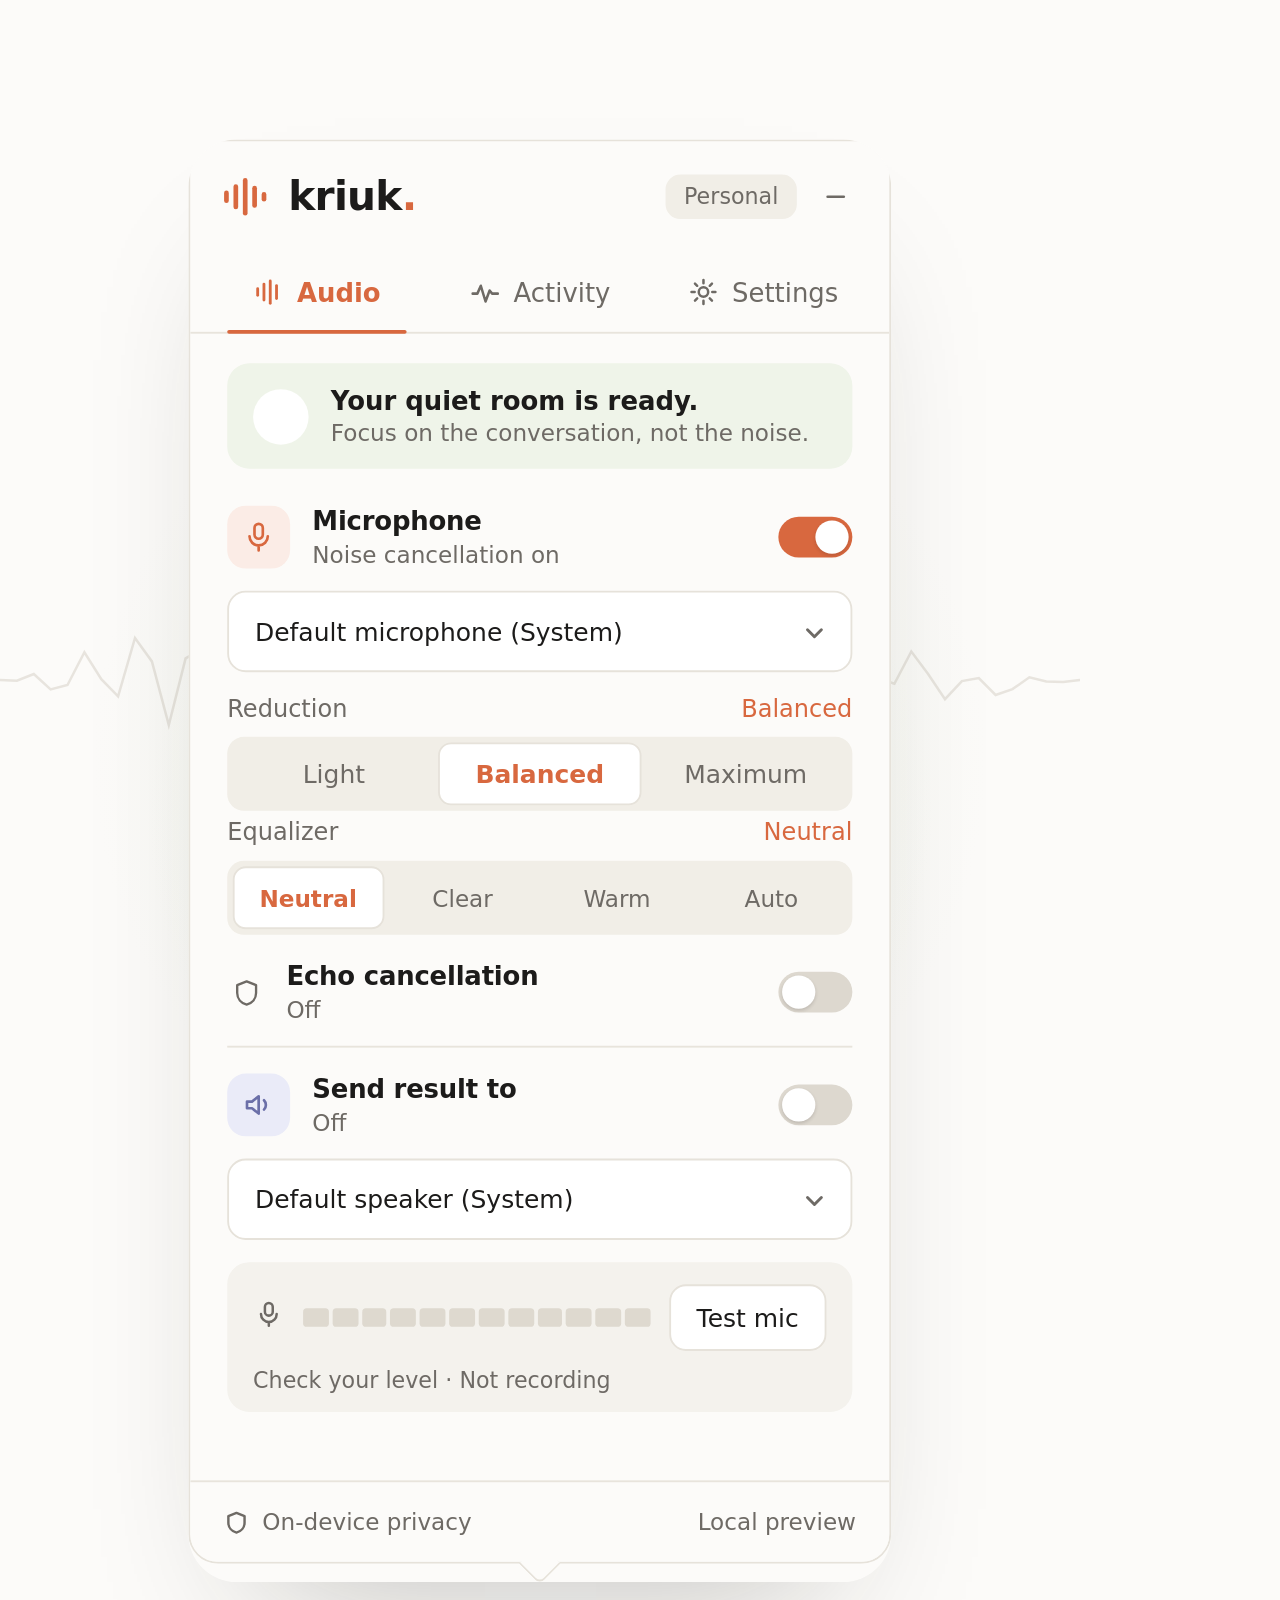
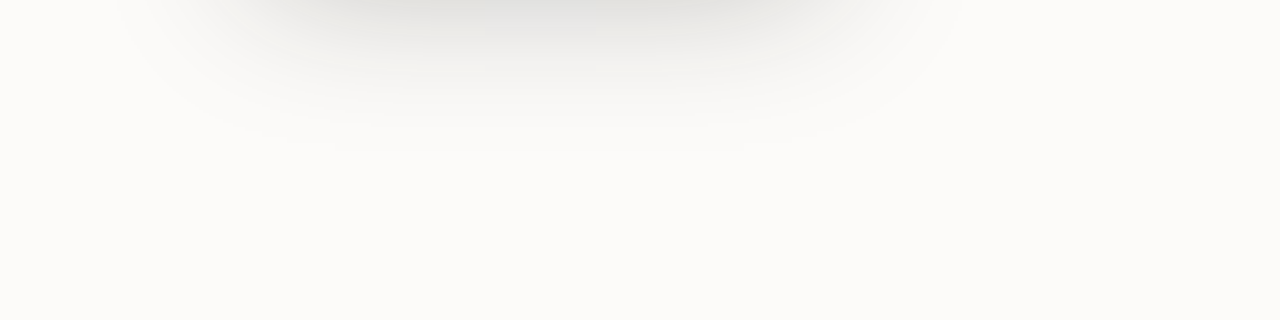
==== docs/promo/index.html @ 965db738 "docs: rewrite README, add promo video and its build scripts" ====
<!DOCTYPE html>
<html lang="en">
<head>
<meta charset="UTF-8" />
<title>Kriuk promo</title>
<style>
  :root {
    --alabaster: #FCFBF9;
    --sage: #EFF4E9;
    --terracotta: #D8683F;
    --ink: #1C1B1A;
    --muted: #6E6A65;
    --font: 'Inter', 'Segoe UI Variable Text', 'Segoe UI', system-ui, sans-serif;
  }
  * { box-sizing: border-box; }
  html, body { margin: 0; padding: 0; background: var(--alabaster); }
  body { font-family: var(--font); color: var(--ink); overflow: hidden; }

  .stage {
    position: relative;
    width: 1080px;
    height: 1920px;
    overflow: hidden;
    background: radial-gradient(720px 720px at 540px 760px, #F2F6EC 0%, rgba(252, 251, 249, 0) 62%), var(--alabaster);
  }
  .glow {
    position: absolute;
    inset: 0;
    background: radial-gradient(560px 560px at 540px 820px, rgba(239, 244, 233, 0.9) 0%, rgba(252, 251, 249, 0) 70%);
  }
  .band {
    position: absolute;
    left: 0;
    top: 520px;
    width: 1080px;
    height: 320px;
    opacity: 0.55;
    z-index: 1;
  }
  .band path { fill: none; stroke-linecap: round; }
  .band .noisy { stroke: #D8D3C9; stroke-width: 2.5; }
  .band .clean { stroke: var(--terracotta); stroke-width: 3; opacity: 0; }

  .stage.is-dark {
    background: radial-gradient(720px 720px at 540px 760px, #1D241A 0%, rgba(20, 19, 17, 0) 62%), #141311;
  }
  .stage.is-dark .glow { opacity: 0; }
  .stage.is-dark .band .noisy { stroke: #3A372F; }
  .stage.is-dark .lockup .name { color: #F3F0EA; }
  .stage.is-dark .lockup .tag { color: #A6A099; }
  .stage.is-dark .lockup .sub { color: #8A847C; }

  .hero {
    position: absolute;
    left: 213px;
    top: 190px;
    width: 654px;
    height: 1342px;
    transform-origin: 50% 50%;
    z-index: 2;
  }
  .hero iframe {
    width: 380px;
    height: 780px;
    border: 0;
    display: block;
    transform: scale(1.72);
    transform-origin: top left;
    background: transparent;
    box-shadow: 0 40px 80px -40px rgba(28, 27, 26, 0.28);
    border-radius: 26px;
  }
  .lockup {
    position: absolute;
    left: 0;
    right: 0;
    top: 1570px;
    text-align: center;
  }
  .lockup .bars {
    display: flex;
    gap: 7px;
    justify-content: center;
    align-items: center;
    height: 56px;
    margin-bottom: 26px;
  }
  .lockup .bars i {
    display: block;
    width: 7px;
    border-radius: 4px;
    background: var(--terracotta);
    transform-origin: 50% 50%;
  }
  .lockup .name {
    font-size: 76px;
    font-weight: 700;
    letter-spacing: -2px;
    line-height: 1;
    opacity: 0;
  }
  .lockup .name em { font-style: normal; color: var(--terracotta); }
  .lockup .tag {
    margin-top: 22px;
    font-size: 30px;
    font-weight: 500;
    color: var(--muted);
    letter-spacing: -0.4px;
    opacity: 0;
  }
  .lockup .sub {
    margin-top: 26px;
    font-size: 20px;
    color: #9A948C;
    letter-spacing: 0.2px;
    opacity: 0;
  }
</style>
</head>
<body>
<div class="stage" id="stage">
  <div class="glow"></div>

  <svg class="band" id="band" viewBox="0 0 1080 320" aria-hidden="true">
    <path class="noisy" id="noisy" d="" />
    <path class="clean" id="clean" d="" />
  </svg>

  <div class="hero" id="hero">
    <iframe id="app" src="/src/index.html" title="Kriuk"></iframe>
  </div>

  <div class="lockup" id="lockup">
    <div class="bars" id="lockBars"></div>
    <div class="name" id="lockName">kriuk<em>.</em></div>
    <div class="tag" id="lockTag">Your quiet room is ready.</div>
    <div class="sub" id="lockSub">Free and open source · Windows 10/11</div>
  </div>
</div>

<script>
const clamp01 = (x) => Math.max(0, Math.min(1, x));
const seg = (t, a, b) => clamp01((t - a) / (b - a));
const easeOut = (x) => 1 - Math.pow(1 - x, 3);
const easeInOut = (x) => (x < 0.5 ? 2 * x * x : 1 - Math.pow(-2 * x + 2, 2) / 2);

const DURATION = 15;
const stage = document.getElementById('stage');
const hero = document.getElementById('hero');
const frame = document.getElementById('app');
const noisy = document.getElementById('noisy');
const clean = document.getElementById('clean');
const lockName = document.getElementById('lockName');
const lockTag = document.getElementById('lockTag');
const lockSub = document.getElementById('lockSub');
const lockBars = document.getElementById('lockBars');

/* logo bars for the lockup: same 5-bar mark as the app */
const BAR_H = [26, 40, 56, 40, 26];
BAR_H.forEach((h, i) => {
  const b = document.createElement('i');
  b.style.height = h + 'px';
  b.style.transform = 'scaleY(0)';
  b.dataset.i = i;
  lockBars.appendChild(b);
});
const bars = Array.from(lockBars.children);

/* waveform geometry: noisy jitter morphs into a calm line */
const POINTS = 64;
function wavePath(amount, phase) {
  let d = '';
  for (let i = 0; i <= POINTS; i++) {
    const x = (1080 / POINTS) * i;
    const edge = Math.sin((i / POINTS) * Math.PI);
    const jitter = Math.sin(i * 1.9 + phase) * 46 + Math.sin(i * 4.3 + phase * 1.7) * 22;
    const y = 160 + (jitter * amount + Math.sin(i * 0.42 + phase) * 18 * amount) * edge;
    d += (i === 0 ? 'M' : 'L') + x.toFixed(1) + ' ' + y.toFixed(1);
  }
  return d;
}
/* the settled line: one slow sine, no jitter */
function calmPath(phase) {
  let d = '';
  for (let i = 0; i <= POINTS; i++) {
    const x = (1080 / POINTS) * i;
    const edge = Math.sin((i / POINTS) * Math.PI);
    const y = 160 + Math.sin(i * 0.17 + phase) * 34 * edge;
    d += (i === 0 ? 'M' : 'L') + x.toFixed(1) + ' ' + y.toFixed(1);
  }
  return d;
}

let doc = null;
let ui = {};
let ghost = null;

function ready() {
  doc = frame.contentDocument;
  if (!doc || !doc.getElementById('panel')) return false;
  ui = {
    panel: doc.getElementById('panel'),
    echoToggle: doc.getElementById('echo-toggle'),
    echoSub: doc.getElementById('echo-sub'),
    micTest: doc.getElementById('mic-test'),
    meterState: doc.getElementById('meter-state'),
    meterBars: Array.from(doc.querySelectorAll('#meter i')),
    eq: doc.getElementById('eq-presets'),
    eqLabel: doc.getElementById('eq-label'),
    langId: doc.querySelector('#lang button[data-value="id"]'),
    themeDark: doc.querySelector('#theme button[data-value="dark"]'),
    check: doc.querySelector('.banner-check svg path'),
    root: doc.documentElement,
  };
  /* the app remembers language and theme, so pin the opening state explicitly */
  const en = doc.querySelector('#lang button[data-value="en"]');
  const light = doc.querySelector('#theme button[data-value="light"]');
  if (en && !en.classList.contains('is-active')) en.click();
  if (light && !light.classList.contains('is-active')) light.click();

  /* the active-pill ghost lets the equalizer selection slide between options */
  ghost = doc.createElement('span');
  ghost.style.cssText = 'position:absolute;pointer-events:none;opacity:0;border-radius:9px;background:var(--elevated,#fff);box-shadow:0 1px 2px rgba(28,27,26,.06);transition:none;';
  ui.eq.appendChild(ghost);
  return true;
}

function eqRects() {
  const kids = Array.from(ui.eq.children).filter((n) => n.tagName === 'BUTTON');
  return kids.map((b) => ({ left: b.offsetLeft, width: b.offsetWidth, top: b.offsetTop, height: b.offsetHeight }));
}

function setTime(t) {
  if (!doc && !ready()) return;

  /* BEAT 4 — theme and language first: the app's own renderStatus() rewrites
     the labels we set below, so the switches must happen before them */
  const dark = t >= 8.6;
  ui.root.setAttribute('data-theme', dark ? 'dark' : 'light');
  stage.classList.toggle('is-dark', dark);
  if (t >= 9.55 && !ui.langId.classList.contains('is-active')) ui.langId.click();
  else if (t < 9.55 && ui.langId.classList.contains('is-active')) ui.langId.click();

  /* BEAT 1 — the popover arrives */
  const enter = easeOut(seg(t, 0.1, 0.55));
  const pulse = t > 0.9 && t < 1.7 ? 1 + 0.12 * Math.sin(seg(t, 0.9, 1.7) * Math.PI) : 1;

  /* BEAT 5 — panel steps back for the lockup */
  const outro = easeInOut(seg(t, 11.5, 12.4));

  /* camera: push in on the control under discussion, then settle back.
     zoom about the hero centre plus a compensating pan keeps the target centred. */
  const HERO_H = 1342;
  const FOCUS = [
    { t0: 2.65, t1: 5.35, s: 1.12, p: 0.72 }, // meter card
    { t0: 5.75, t1: 8.3, s: 1.1, p: 0.55 },   // echo row + equalizer
  ];
  let zoom = 1;
  let pan = 0;
  for (const f of FOCUS) {
    const w = easeInOut(seg(t, f.t0, f.t0 + 0.45)) * (1 - easeInOut(seg(t, f.t1 - 0.45, f.t1)));
    if (w <= 0) continue;
    zoom = 1 + (f.s - 1) * w;
    /* pan only 60% of the way: full centring crops the brand header off the top */
    pan = -(f.p - 0.5) * HERO_H * zoom * w * 0.6;
    /* never let the panel's top edge land mid-frame: clamp to the frame edge */
    pan = Math.max(pan, -(190 - (HERO_H / 2) * (zoom - 1)));
  }

  hero.style.opacity = String(enter * (1 - 0.55 * outro));
  hero.style.transform =
    'translateY(' + (24 * (1 - enter) + 40 * outro + pan).toFixed(2) + 'px)' +
    ' scale(' + (pulse * (1 - 0.08 * outro) * zoom).toFixed(4) + ')';

  /* BEAT 2 — test running */
  const testing = t >= 2.5 && t < 11.5;
  ui.micTest.classList.toggle('is-live', testing);
  ui.micTest.textContent = testing ? (ui.langId.classList.contains('is-active') ? 'Hentikan' : 'Stop') : (ui.langId.classList.contains('is-active') ? 'Tes mic' : 'Test mic');
  ui.meterState.textContent = testing
    ? (ui.langId.classList.contains('is-active') ? 'Mendengarkan…' : 'Listening…')
    : (ui.langId.classList.contains('is-active') ? 'Tidak merekam' : 'Not recording');

  /* the app lights a contiguous run of bars from a level, so do the same */
  const total = ui.meterBars.length || 12;
  const level = testing
    ? 0.32 + 0.62 * Math.abs(Math.sin(t * 1.9) * Math.sin(t * 0.73 + 1.1))
    : 0;
  const lit = Math.round(level * total);
  ui.meterBars.forEach((b, i) => b.classList.toggle('on', i < lit));

  /* banner check draws once the chain is live */
  const draw = easeInOut(seg(t, 2.6, 3.0));
  ui.check.style.strokeDasharray = '24';
  ui.check.style.strokeDashoffset = String(24 * (1 - draw));

  /* noisy waveform settles into a clean line */
  const settle = easeInOut(seg(t, 2.6, 3.6));
  noisy.setAttribute('d', wavePath(1.7 * (1 - settle), t * 1.2));
  clean.setAttribute('d', calmPath(t * 0.9));
  clean.style.opacity = String(settle);

  /* BEAT 3 — echo cancellation and equalizer */
  const echoOn = t >= 5.5;
  ui.echoToggle.classList.toggle('is-on', echoOn);
  ui.echoToggle.setAttribute('aria-checked', echoOn ? 'true' : 'false');
  const id = ui.langId.classList.contains('is-active');
  ui.echoSub.textContent = echoOn ? (id ? 'Gema speaker dihapus' : 'Speaker echo removed') : (id ? 'Mati' : 'Off');

  const eqTo = t >= 6.9;
  const kids = Array.from(ui.eq.children).filter((n) => n.tagName === 'BUTTON');
  kids.forEach((b, i) => b.classList.toggle('is-active', i === (eqTo ? 1 : 0)));
  ui.eqLabel.textContent = id
    ? ['Netral', 'Jelas', 'Hangat', 'Auto'][eqTo ? 1 : 0]
    : ['Neutral', 'Clear', 'Warm', 'Auto'][eqTo ? 1 : 0];

  /* ghost pill slides from Neutral to Clear */
  const rects = eqRects();
  if (rects.length >= 2) {
    const k = easeInOut(seg(t, 6.6, 6.95));
    const a = rects[0];
    const b = rects[1];
    ghost.style.top = a.top + 'px';
    ghost.style.height = a.height + 'px';
    ghost.style.left = (a.left + (b.left - a.left) * k) + 'px';
    ghost.style.width = (a.width + (b.width - a.width) * k) + 'px';
    ghost.style.opacity = String(t > 6.5 && t < 7.1 ? 0.9 * (1 - Math.abs(k - 0.5) * 1.2) : 0);
  }

  /* frequency curve lifts once Clear is picked */
  const lift = easeOut(seg(t, 6.9, 7.6));

  /* BEAT 5 — lockup */
  bars.forEach((b, i) => {
    const k = easeOut(seg(t, 11.9 + i * 0.05, 12.25 + i * 0.05));
    b.style.transform = 'scaleY(' + k.toFixed(3) + ')';
    b.style.opacity = String(k);
  });
  const nameIn = easeOut(seg(t, 12.35, 12.75));
  lockName.style.opacity = String(nameIn);
  lockName.style.transform = 'translateY(' + (8 * (1 - nameIn)).toFixed(1) + 'px)';
  const tagIn = easeOut(seg(t, 12.75, 13.15));
  lockTag.style.opacity = String(tagIn);
  const subIn = easeOut(seg(t, 13.15, 13.55));
  lockSub.style.opacity = String(subIn);
}

window.__setTime = setTime;
window.__duration = DURATION;

/* live preview: ?play runs the timeline on a loop, ?t=3.2 renders a single frame */
const params = new URLSearchParams(location.search);
const single = params.get('t');

function start() {
  if (params.has('render')) return; /* the frame renderer drives time itself */
  if (single !== null) {
    setTime(parseFloat(single));
    return;
  }
  const t0 = performance.now();
  const tick = (now) => {
    const t = ((now - t0) / 1000) % DURATION;
    setTime(t);
    requestAnimationFrame(tick);
  };
  requestAnimationFrame(tick);
}

frame.addEventListener('load', () => {
  if (!ready()) return;
  setTime(0);
  start();
});
</script>
</body>
</html>
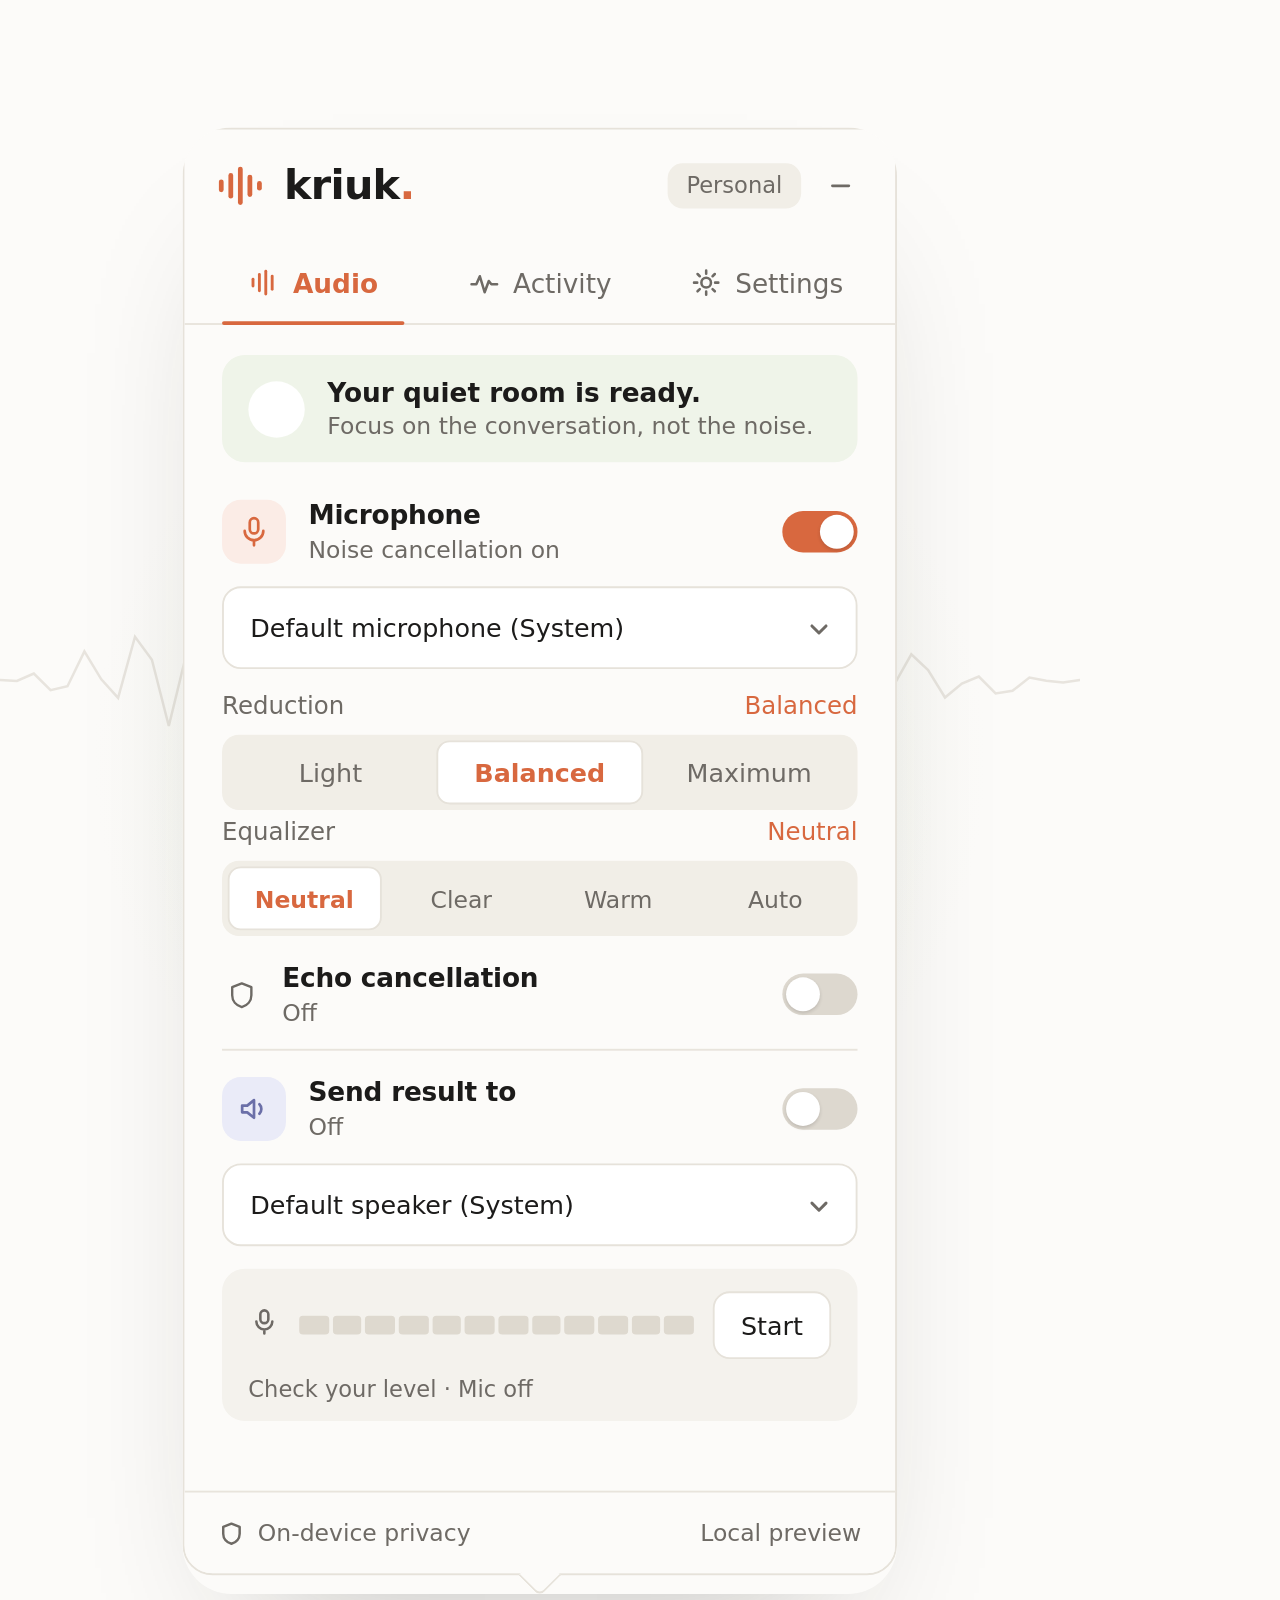
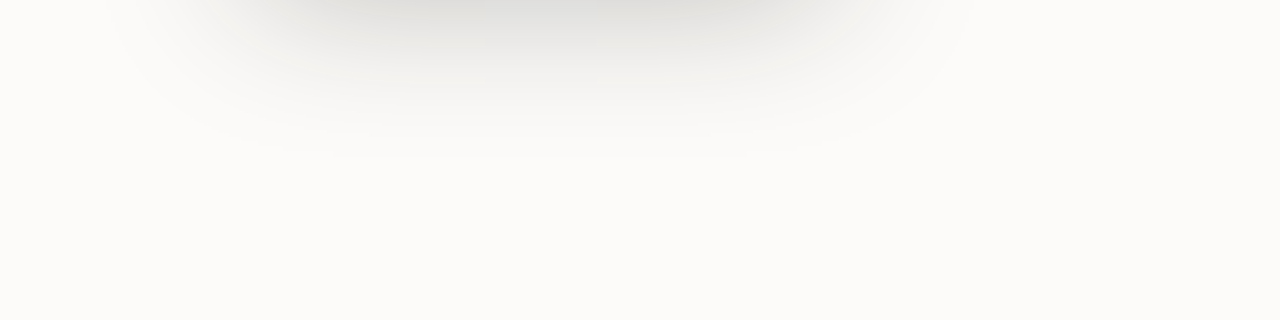
==== commit cb96d4c0: "feat: run the chain in the tray, start with Windows, close to tray Hiding or closing the popover no " ====
--- a/docs/promo/index.html
+++ b/docs/promo/index.html
@@ -133,7 +133,7 @@
   <div class="lockup" id="lockup">
     <div class="bars" id="lockBars"></div>
     <div class="name" id="lockName">kriuk<em>.</em></div>
-    <div class="tag" id="lockTag">Your quiet room is ready.</div>
+    <div class="tag" id="lockTag">Your quiet room, always on.</div>
     <div class="sub" id="lockSub">Free and open source · Windows 10/11</div>
   </div>
 </div>
@@ -209,6 +209,9 @@
     eqLabel: doc.getElementById('eq-label'),
     langId: doc.querySelector('#lang button[data-value="id"]'),
     themeDark: doc.querySelector('#theme button[data-value="dark"]'),
+    tabAudio: doc.querySelector('.tab[data-tab="audio"]'),
+    tabSettings: doc.querySelector('.tab[data-tab="settings"]'),
+    autostart: doc.getElementById('autostart-toggle'),
     check: doc.querySelector('.banner-check svg path'),
     root: doc.documentElement,
   };
@@ -233,13 +236,19 @@
 function setTime(t) {
   if (!doc && !ready()) return;
 
-  /* BEAT 4 — theme and language first: the app's own renderStatus() rewrites
-     the labels we set below, so the switches must happen before them */
+  /* BEAT 4 — theme, language and the tray settings the story is now about */
   const dark = t >= 8.6;
   ui.root.setAttribute('data-theme', dark ? 'dark' : 'light');
   stage.classList.toggle('is-dark', dark);
   if (t >= 9.55 && !ui.langId.classList.contains('is-active')) ui.langId.click();
   else if (t < 9.55 && ui.langId.classList.contains('is-active')) ui.langId.click();
+  const onSettings = t >= 9.55;
+  const onSettingsTab = ui.tabSettings.classList.contains('is-active');
+  if (onSettings !== onSettingsTab) (onSettings ? ui.tabSettings : ui.tabAudio).click();
+  /* the tray settings land as the caption names them */
+  const autoOn = t >= 10.05;
+  ui.autostart.classList.toggle('is-on', autoOn);
+  ui.autostart.setAttribute('aria-checked', String(autoOn));
 
   /* BEAT 1 — the popover arrives */
   const enter = easeOut(seg(t, 0.1, 0.55));
@@ -272,13 +281,14 @@
     'translateY(' + (24 * (1 - enter) + 40 * outro + pan).toFixed(2) + 'px)' +
     ' scale(' + (pulse * (1 - 0.08 * outro) * zoom).toFixed(4) + ')';
 
-  /* BEAT 2 — test running */
+  /* BEAT 2 — the chain is running */
   const testing = t >= 2.5 && t < 11.5;
+  const id = ui.langId.classList.contains('is-active');
   ui.micTest.classList.toggle('is-live', testing);
-  ui.micTest.textContent = testing ? (ui.langId.classList.contains('is-active') ? 'Hentikan' : 'Stop') : (ui.langId.classList.contains('is-active') ? 'Tes mic' : 'Test mic');
+  ui.micTest.textContent = testing ? (id ? 'Hentikan' : 'Stop') : (id ? 'Mulai' : 'Start');
   ui.meterState.textContent = testing
-    ? (ui.langId.classList.contains('is-active') ? 'Mendengarkan…' : 'Listening…')
-    : (ui.langId.classList.contains('is-active') ? 'Tidak merekam' : 'Not recording');
+    ? (id ? 'Mic aktif' : 'Mic live')
+    : (id ? 'Mic mati' : 'Mic off');
 
   /* the app lights a contiguous run of bars from a level, so do the same */
   const total = ui.meterBars.length || 12;
@@ -303,7 +313,6 @@
   const echoOn = t >= 5.5;
   ui.echoToggle.classList.toggle('is-on', echoOn);
   ui.echoToggle.setAttribute('aria-checked', echoOn ? 'true' : 'false');
-  const id = ui.langId.classList.contains('is-active');
   ui.echoSub.textContent = echoOn ? (id ? 'Gema speaker dihapus' : 'Speaker echo removed') : (id ? 'Mati' : 'Off');
 
   const eqTo = t >= 6.9;
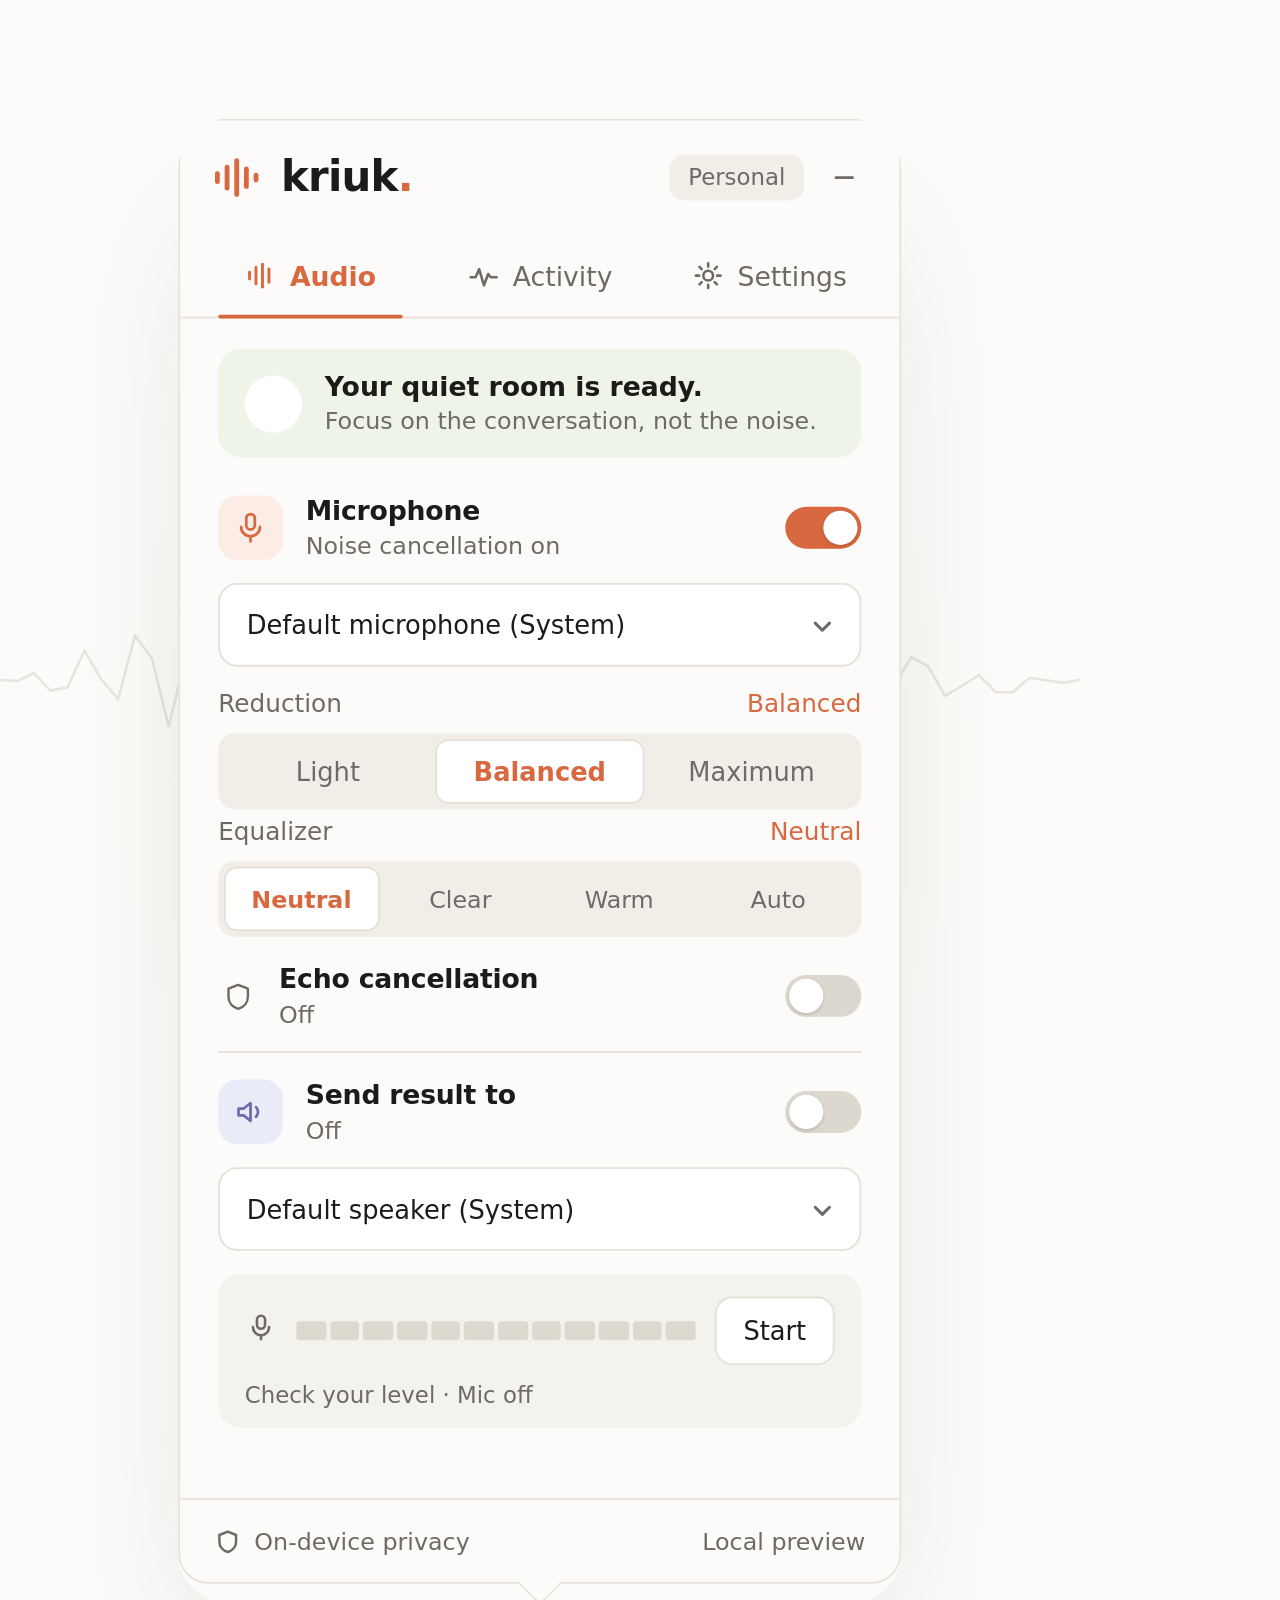
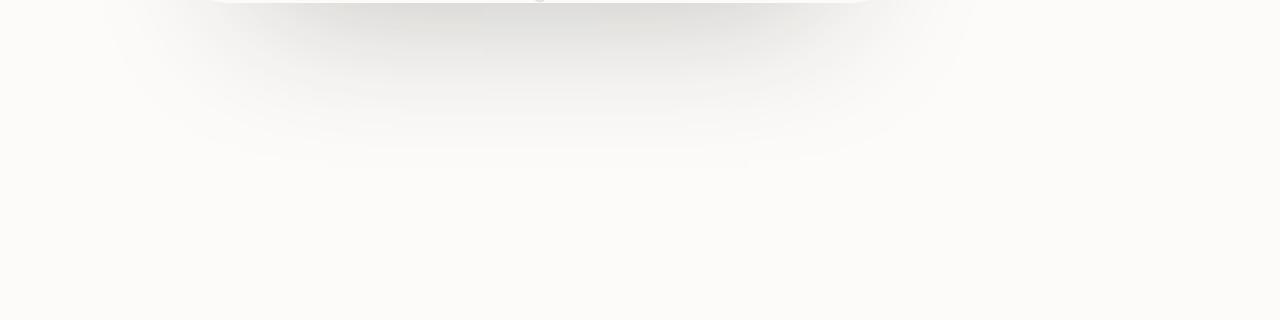
==== commit c724b227: "fix: stop echo cancellation from cancelling the voice; localise the tray The loopback now always fol" ====
--- a/docs/promo/index.html
+++ b/docs/promo/index.html
@@ -225,7 +225,38 @@
   ghost = doc.createElement('span');
   ghost.style.cssText = 'position:absolute;pointer-events:none;opacity:0;border-radius:9px;background:var(--elevated,#fff);box-shadow:0 1px 2px rgba(28,27,26,.06);transition:none;';
   ui.eq.appendChild(ghost);
+
+  /* a pointer that travels to whatever the beat is about to press */
+  ui.cursor = doc.createElement('div');
+  ui.cursor.style.cssText =
+    'position:fixed;left:0;top:0;z-index:9999;pointer-events:none;opacity:0;will-change:transform;';
+  ui.cursor.innerHTML =
+    '<svg width="15" height="22" viewBox="0 0 15 22" aria-hidden="true">' +
+    '<path d="M1 1l11.6 11.6-5.3.6 2.9 6.1-2.4 1.1-2.9-6.2L1 18.6z" ' +
+    'fill="#1C1B1A" stroke="#FCFBF9" stroke-width="1.3" stroke-linejoin="round"/></svg>';
+  ui.ripple = doc.createElement('span');
+  ui.ripple.style.cssText =
+    'position:absolute;left:0;top:0;width:30px;height:30px;margin:-15px 0 0 -15px;border-radius:50%;' +
+    'border:2px solid #D8683F;opacity:0;';
+  ui.cursor.appendChild(ui.ripple);
+  doc.body.appendChild(ui.cursor);
   return true;
+}
+
+/* the five presses in the story: [time, element getter] */
+function clicks() {
+  return [
+    [2.5, () => ui.micTest],
+    [5.5, () => ui.echoToggle],
+    [6.9, () => ui.eq.querySelector('button[data-value="jelas"]')],
+    [9.55, () => ui.tabSettings],
+    [10.05, () => ui.autostart],
+  ];
+}
+
+function centre(el) {
+  const r = el.getBoundingClientRect();
+  return { x: r.left + r.width / 2, y: r.top + r.height / 2 };
 }
 
 function eqRects() {
@@ -338,9 +369,38 @@
   /* frequency curve lifts once Clear is picked */
   const lift = easeOut(seg(t, 6.9, 7.6));
 
+  /* cursor: glide to the next target, arrive on the beat, ripple on the press */
+  const LEAD = 0.65;
+  const beats = clicks();
+  let pos = null;
+  let pressed = null;
+  for (const [at, get] of beats) {
+    const to = centre(get());
+    if (t >= at) {
+      pos = to;
+      pressed = at;
+      continue;
+    }
+    const prev = beats.find(([a]) => a === pressed);
+    const from = prev ? centre(prev[1]()) : { x: to.x + 54, y: to.y + 74 };
+    const k = easeInOut(seg(t, at - LEAD, at));
+    pos = { x: from.x + (to.x - from.x) * k, y: from.y + (to.y - from.y) * k };
+    break;
+  }
+  if (pos) {
+    ui.cursor.style.transform = `translate(${pos.x.toFixed(1)}px, ${pos.y.toFixed(1)}px)`;
+    ui.cursor.style.opacity = String(easeInOut(seg(t, 1.9, 2.15)));
+  }
+  const ink = ui.cursor.querySelector('path').style;
+  ink.fill = dark ? '#F3F0EA' : '#1C1B1A';
+  ink.stroke = dark ? '#141311' : '#FCFBF9';
+  const since = pressed === null ? 9 : t - pressed;
+  const pop = clamp01(1 - since / 0.36);
+  ui.ripple.style.opacity = String(since < 0.36 ? pop : 0);
+  ui.ripple.style.transform = `scale(${(0.25 + 1.35 * (1 - pop)).toFixed(3)})`;
+
   /* BEAT 5 — lockup */
-  bars.forEach((b, i) => {
-    const k = easeOut(seg(t, 11.9 + i * 0.05, 12.25 + i * 0.05));
+  bars.forEach((b, i) => {    const k = easeOut(seg(t, 11.9 + i * 0.05, 12.25 + i * 0.05));
     b.style.transform = 'scaleY(' + k.toFixed(3) + ')';
     b.style.opacity = String(k);
   });
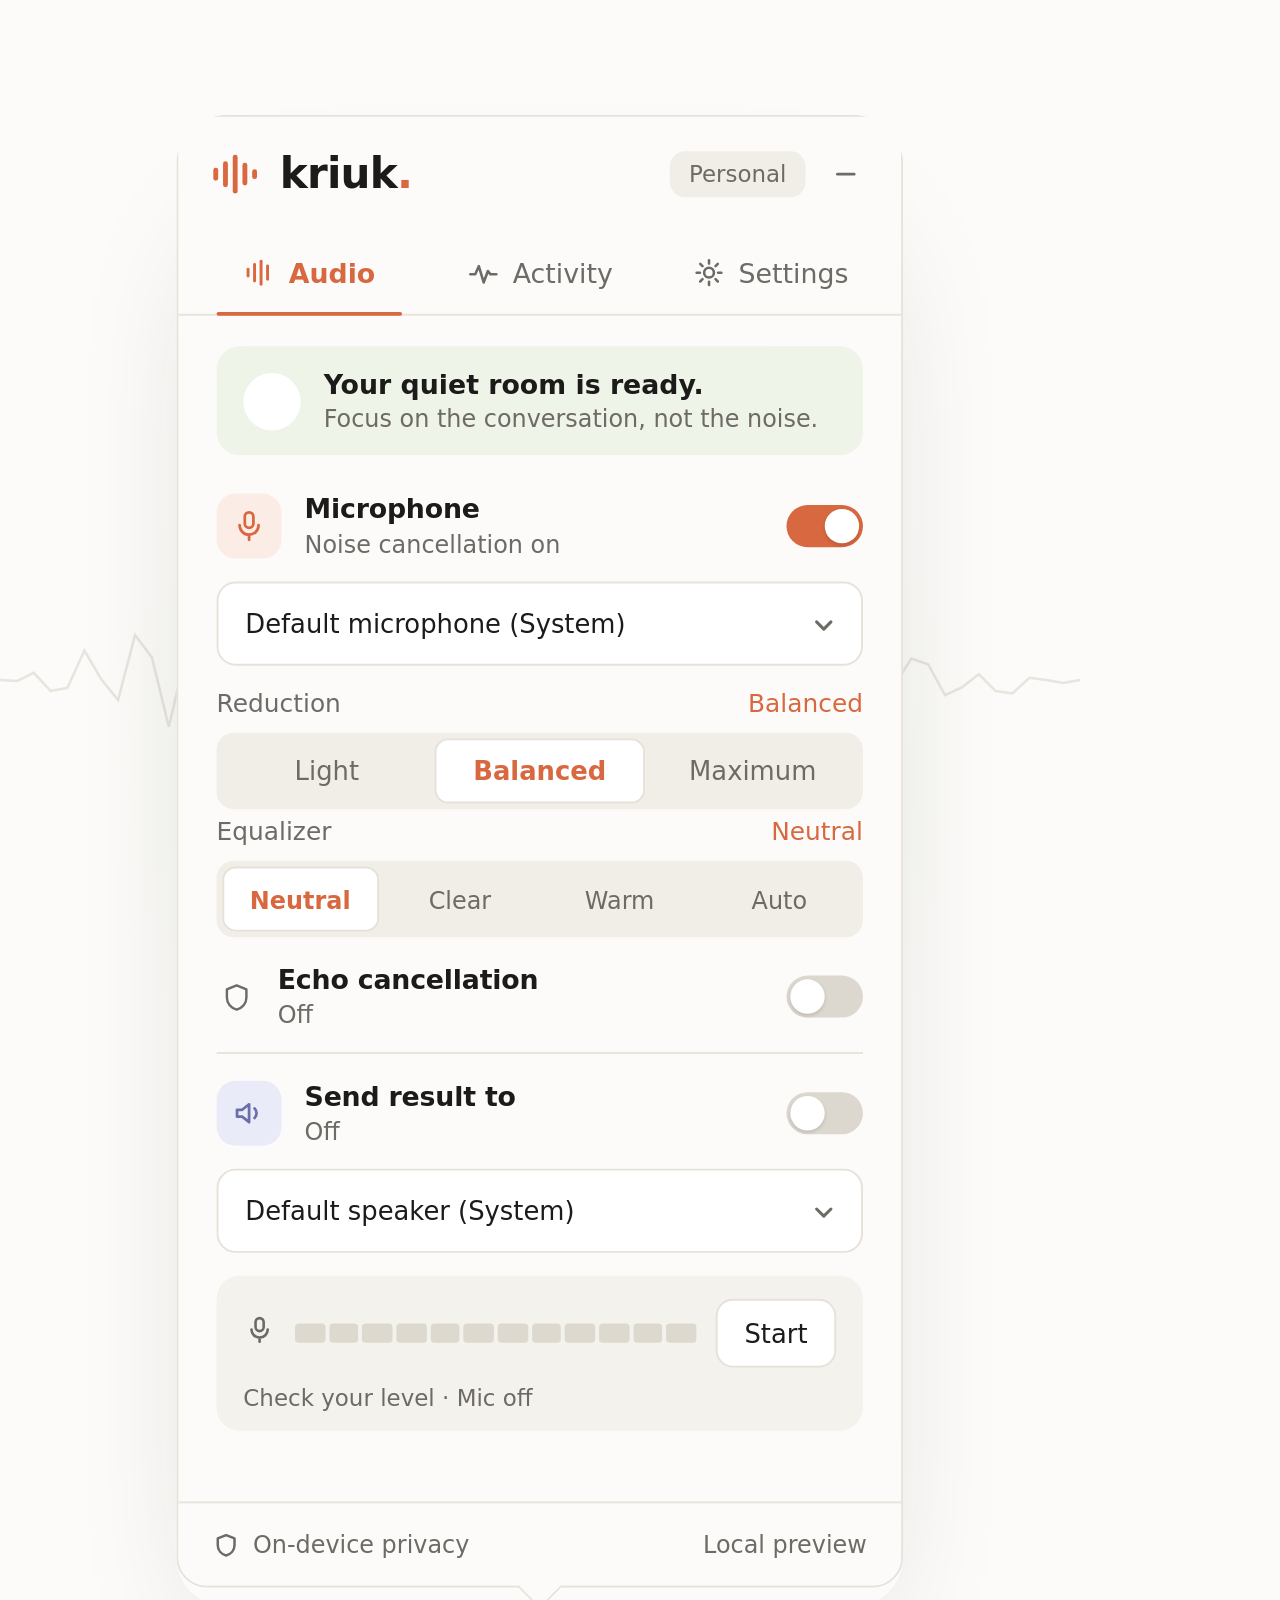
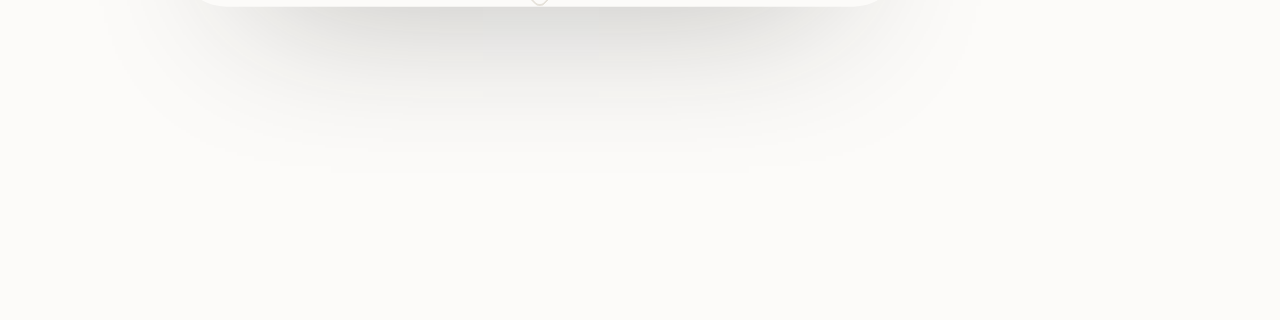
==== commit 2053953b: "docs: zoom before the cursor click in the promo Each beat now pushes the camera in first, then the p" ====
--- a/docs/promo/index.html
+++ b/docs/promo/index.html
@@ -246,11 +246,11 @@
 /* the five presses in the story: [time, element getter] */
 function clicks() {
   return [
-    [2.5, () => ui.micTest],
-    [5.5, () => ui.echoToggle],
-    [6.9, () => ui.eq.querySelector('button[data-value="jelas"]')],
-    [9.55, () => ui.tabSettings],
-    [10.05, () => ui.autostart],
+    [3.4, () => ui.micTest],
+    [6.1, () => ui.echoToggle],
+    [7.4, () => ui.eq.querySelector('button[data-value="jelas"]')],
+    [9.45, () => ui.tabSettings],
+    [10.5, () => ui.autostart],
   ];
 }
 
@@ -271,13 +271,13 @@
   const dark = t >= 8.6;
   ui.root.setAttribute('data-theme', dark ? 'dark' : 'light');
   stage.classList.toggle('is-dark', dark);
-  if (t >= 9.55 && !ui.langId.classList.contains('is-active')) ui.langId.click();
-  else if (t < 9.55 && ui.langId.classList.contains('is-active')) ui.langId.click();
-  const onSettings = t >= 9.55;
+  if (t >= 9.45 && !ui.langId.classList.contains('is-active')) ui.langId.click();
+  else if (t < 9.45 && ui.langId.classList.contains('is-active')) ui.langId.click();
+  const onSettings = t >= 9.45;
   const onSettingsTab = ui.tabSettings.classList.contains('is-active');
   if (onSettings !== onSettingsTab) (onSettings ? ui.tabSettings : ui.tabAudio).click();
   /* the tray settings land as the caption names them */
-  const autoOn = t >= 10.05;
+  const autoOn = t >= 10.5;
   ui.autostart.classList.toggle('is-on', autoOn);
   ui.autostart.setAttribute('aria-checked', String(autoOn));
 
@@ -292,8 +292,9 @@
      zoom about the hero centre plus a compensating pan keeps the target centred. */
   const HERO_H = 1342;
   const FOCUS = [
-    { t0: 2.65, t1: 5.35, s: 1.12, p: 0.72 }, // meter card
-    { t0: 5.75, t1: 8.3, s: 1.1, p: 0.55 },   // echo row + equalizer
+    { t0: 2.6, t1: 5.5, s: 1.12, p: 0.72 },  // meter card
+    { t0: 5.5, t1: 8.35, s: 1.1, p: 0.55 },  // echo row + equalizer
+    { t0: 9.0, t1: 11.4, s: 1.07, p: 0.5 },  // tray settings
   ];
   let zoom = 1;
   let pan = 0;
@@ -313,7 +314,7 @@
     ' scale(' + (pulse * (1 - 0.08 * outro) * zoom).toFixed(4) + ')';
 
   /* BEAT 2 — the chain is running */
-  const testing = t >= 2.5 && t < 11.5;
+  const testing = t >= 3.4 && t < 11.5;
   const id = ui.langId.classList.contains('is-active');
   ui.micTest.classList.toggle('is-live', testing);
   ui.micTest.textContent = testing ? (id ? 'Hentikan' : 'Stop') : (id ? 'Mulai' : 'Start');
@@ -330,23 +331,23 @@
   ui.meterBars.forEach((b, i) => b.classList.toggle('on', i < lit));
 
   /* banner check draws once the chain is live */
-  const draw = easeInOut(seg(t, 2.6, 3.0));
+  const draw = easeInOut(seg(t, 3.5, 3.95));
   ui.check.style.strokeDasharray = '24';
   ui.check.style.strokeDashoffset = String(24 * (1 - draw));
 
   /* noisy waveform settles into a clean line */
-  const settle = easeInOut(seg(t, 2.6, 3.6));
+  const settle = easeInOut(seg(t, 3.5, 4.5));
   noisy.setAttribute('d', wavePath(1.7 * (1 - settle), t * 1.2));
   clean.setAttribute('d', calmPath(t * 0.9));
   clean.style.opacity = String(settle);
 
   /* BEAT 3 — echo cancellation and equalizer */
-  const echoOn = t >= 5.5;
+  const echoOn = t >= 6.1;
   ui.echoToggle.classList.toggle('is-on', echoOn);
   ui.echoToggle.setAttribute('aria-checked', echoOn ? 'true' : 'false');
   ui.echoSub.textContent = echoOn ? (id ? 'Gema speaker dihapus' : 'Speaker echo removed') : (id ? 'Mati' : 'Off');
 
-  const eqTo = t >= 6.9;
+  const eqTo = t >= 7.4;
   const kids = Array.from(ui.eq.children).filter((n) => n.tagName === 'BUTTON');
   kids.forEach((b, i) => b.classList.toggle('is-active', i === (eqTo ? 1 : 0)));
   ui.eqLabel.textContent = id
@@ -356,21 +357,21 @@
   /* ghost pill slides from Neutral to Clear */
   const rects = eqRects();
   if (rects.length >= 2) {
-    const k = easeInOut(seg(t, 6.6, 6.95));
+    const k = easeInOut(seg(t, 7.05, 7.4));
     const a = rects[0];
     const b = rects[1];
     ghost.style.top = a.top + 'px';
     ghost.style.height = a.height + 'px';
     ghost.style.left = (a.left + (b.left - a.left) * k) + 'px';
     ghost.style.width = (a.width + (b.width - a.width) * k) + 'px';
-    ghost.style.opacity = String(t > 6.5 && t < 7.1 ? 0.9 * (1 - Math.abs(k - 0.5) * 1.2) : 0);
+    ghost.style.opacity = String(t > 6.95 && t < 7.55 ? 0.9 * (1 - Math.abs(k - 0.5) * 1.2) : 0);
   }
 
   /* frequency curve lifts once Clear is picked */
-  const lift = easeOut(seg(t, 6.9, 7.6));
+  const lift = easeOut(seg(t, 7.4, 8.1));
 
   /* cursor: glide to the next target, arrive on the beat, ripple on the press */
-  const LEAD = 0.65;
+  const LEAD = 0.55;
   const beats = clicks();
   let pos = null;
   let pressed = null;
@@ -389,7 +390,7 @@
   }
   if (pos) {
     ui.cursor.style.transform = `translate(${pos.x.toFixed(1)}px, ${pos.y.toFixed(1)}px)`;
-    ui.cursor.style.opacity = String(easeInOut(seg(t, 1.9, 2.15)));
+    ui.cursor.style.opacity = String(easeInOut(seg(t, 2.75, 3.05)));
   }
   const ink = ui.cursor.querySelector('path').style;
   ink.fill = dark ? '#F3F0EA' : '#1C1B1A';
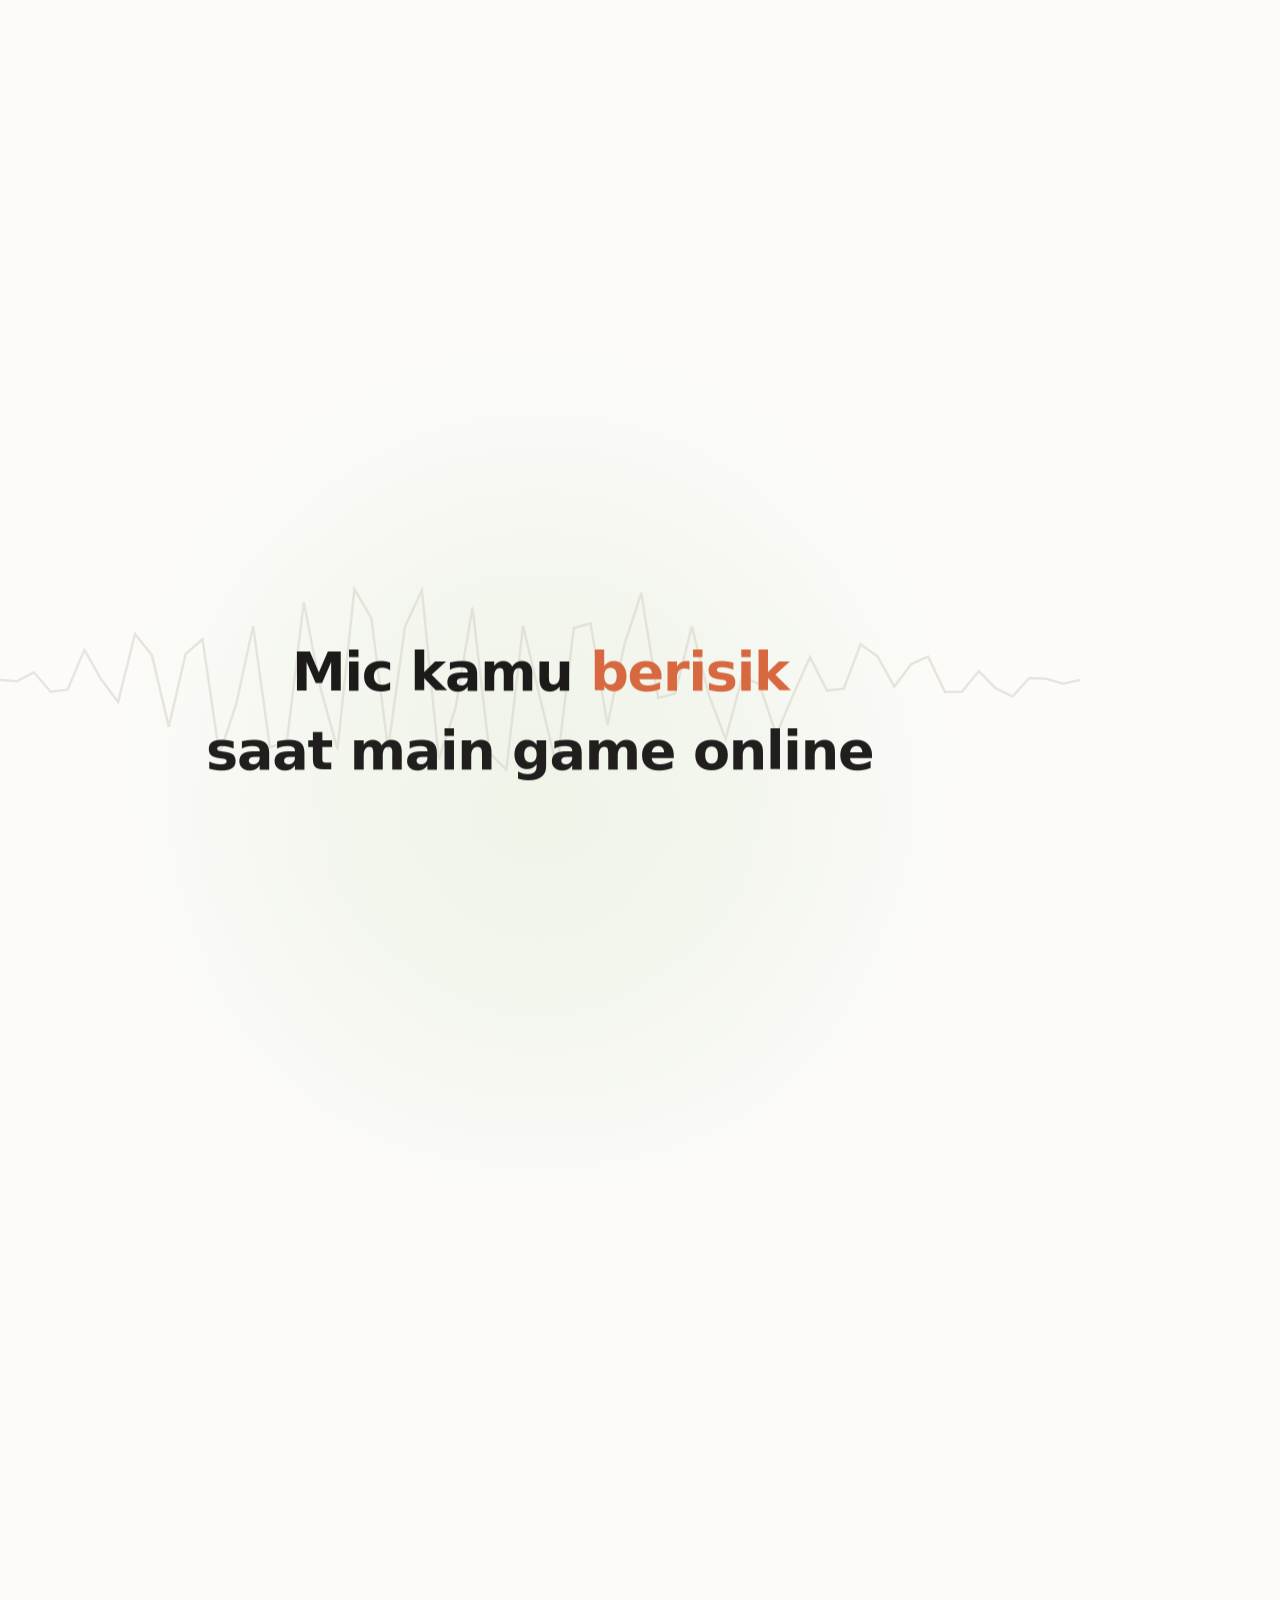
==== commit 79474ac5: "docs(promo): 30-second cut with an opening bridge The video now opens on the problem instead of the " ====
--- a/docs/promo/index.html
+++ b/docs/promo/index.html
@@ -74,7 +74,7 @@
     position: absolute;
     left: 0;
     right: 0;
-    top: 1570px;
+    top: 700px;
     text-align: center;
   }
   .lockup .bars {
@@ -115,6 +115,64 @@
     letter-spacing: 0.2px;
     opacity: 0;
   }
+
+  /* the opening question, before the popover exists */
+  .bridge {
+    position: absolute;
+    left: 0;
+    right: 0;
+    top: 640px;
+    height: 500px;
+    z-index: 3;
+    pointer-events: none;
+  }
+  .bstack {
+    position: absolute;
+    inset: 0;
+    display: flex;
+    flex-direction: column;
+    align-items: center;
+    justify-content: flex-start;
+    gap: 14px;
+  }
+  .bq {
+    font-size: 54px;
+    font-weight: 600;
+    letter-spacing: -1.2px;
+    line-height: 1.2;
+    color: var(--ink);
+    opacity: 0;
+    will-change: opacity, transform;
+  }
+  .bq b { color: var(--terracotta); font-weight: 700; }
+  .bstack .intro {
+    position: absolute;
+    left: 0;
+    right: 0;
+    top: 34px;
+    text-align: center;
+    font-size: 34px;
+    font-weight: 500;
+    letter-spacing: -0.3px;
+    color: var(--muted);
+    opacity: 0;
+  }
+  .bstack .wordmark {
+    font-size: 92px;
+    font-weight: 700;
+    letter-spacing: -3px;
+    line-height: 1;
+    color: var(--ink);
+    opacity: 0;
+  }
+  .bstack .wordmark em { font-style: normal; color: var(--terracotta); }
+  .bstack .bsub {
+    margin-top: 10px;
+    font-size: 24px;
+    color: var(--muted);
+    letter-spacing: -0.2px;
+    opacity: 0;
+  }
 </style>
 </head>
 <body>
@@ -126,6 +184,19 @@
     <path class="clean" id="clean" d="" />
   </svg>
 
+  <div class="bridge" id="bridge">
+    <div class="bstack" id="bridgeQ">
+      <div class="bq" id="bq1">Mic kamu <b>berisik</b></div>
+      <div class="bq" id="bq2">saat main game online</div>
+      <div class="bq" id="bq3">atau <b>meeting online?</b></div>
+    </div>
+    <div class="bstack" id="bridgeCta">
+      <div class="intro" id="bIntro">Perkenalkan.</div>
+      <div class="wordmark" id="bWord">kriuk<em>.</em></div>
+      <div class="bsub" id="bSub">Pembersih suara mikrofon · Windows 10/11</div>
+    </div>
+  </div>
+
   <div class="hero" id="hero">
     <iframe id="app" src="/src/index.html" title="Kriuk"></iframe>
   </div>
@@ -133,8 +204,8 @@
   <div class="lockup" id="lockup">
     <div class="bars" id="lockBars"></div>
     <div class="name" id="lockName">kriuk<em>.</em></div>
-    <div class="tag" id="lockTag">Your quiet room, always on.</div>
-    <div class="sub" id="lockSub">Free and open source · Windows 10/11</div>
+    <div class="tag" id="lockTag">Suaramu jernih, selalu.</div>
+    <div class="sub" id="lockSub">Gratis dan open source · Windows 10/11</div>
   </div>
 </div>
 
@@ -144,7 +215,7 @@
 const easeOut = (x) => 1 - Math.pow(1 - x, 3);
 const easeInOut = (x) => (x < 0.5 ? 2 * x * x : 1 - Math.pow(-2 * x + 2, 2) / 2);
 
-const DURATION = 15;
+const DURATION = 30;
 const stage = document.getElementById('stage');
 const hero = document.getElementById('hero');
 const frame = document.getElementById('app');
@@ -154,6 +225,10 @@
 const lockTag = document.getElementById('lockTag');
 const lockSub = document.getElementById('lockSub');
 const lockBars = document.getElementById('lockBars');
+const bq = ['bq1', 'bq2', 'bq3'].map((id) => document.getElementById(id));
+const bIntro = document.getElementById('bIntro');
+const bWord = document.getElementById('bWord');
+const bSub = document.getElementById('bSub');
 
 /* logo bars for the lockup: same 5-bar mark as the app */
 const BAR_H = [26, 40, 56, 40, 26];
@@ -208,13 +283,41 @@
     eq: doc.getElementById('eq-presets'),
     eqLabel: doc.getElementById('eq-label'),
     langId: doc.querySelector('#lang button[data-value="id"]'),
+    langEn: doc.querySelector('#lang button[data-value="en"]'),
     themeDark: doc.querySelector('#theme button[data-value="dark"]'),
+    themeLight: doc.querySelector('#theme button[data-value="light"]'),
     tabAudio: doc.querySelector('.tab[data-tab="audio"]'),
+    tabActivity: doc.querySelector('.tab[data-tab="activity"]'),
     tabSettings: doc.querySelector('.tab[data-tab="settings"]'),
     autostart: doc.getElementById('autostart-toggle'),
     check: doc.querySelector('.banner-check svg path'),
     root: doc.documentElement,
   };
+
+  /* the activity tab is a session log, so the story needs entries in it */
+  const list = doc.getElementById('activity-list');
+  for (const [when, peak] of [
+    ['20:31', '-18 dB'],
+    ['20:27', '-21 dB'],
+    ['20:22', '-17 dB'],
+    ['20:19', '-24 dB'],
+    ['20:14', '-20 dB'],
+    ['20:11', '-22 dB'],
+    ['20:07', '-19 dB'],
+    ['20:03', '-26 dB'],
+  ]) {
+    const li = doc.createElement('li');
+    const w = doc.createElement('span');
+    w.className = 'when';
+    w.textContent = when;
+    const v = doc.createElement('span');
+    v.className = 'peak';
+    v.textContent = peak;
+    li.append(w, v);
+    list.appendChild(li);
+  }
+  doc.getElementById('activity-empty').style.display = 'none';
+  ui.activityRows = Array.from(list.children);
   /* the app remembers language and theme, so pin the opening state explicitly */
   const en = doc.querySelector('#lang button[data-value="en"]');
   const light = doc.querySelector('#theme button[data-value="light"]');
@@ -243,14 +346,16 @@
   return true;
 }
 
-/* the five presses in the story: [time, element getter] */
+/* the presses in the story: [time, element getter] */
 function clicks() {
   return [
-    [3.4, () => ui.micTest],
-    [6.1, () => ui.echoToggle],
-    [7.4, () => ui.eq.querySelector('button[data-value="jelas"]')],
-    [9.45, () => ui.tabSettings],
-    [10.5, () => ui.autostart],
+    [7.9, () => ui.micTest],
+    [12.0, () => ui.echoToggle],
+    [14.0, () => ui.eq.querySelector('button[data-value="jelas"]')],
+    [17.2, () => ui.tabSettings],
+    [18.3, () => ui.langId],
+    [19.5, () => ui.autostart],
+    [21.9, () => ui.tabActivity],
   ];
 }
 
@@ -267,34 +372,64 @@
 function setTime(t) {
   if (!doc && !ready()) return;
 
+  /* BRIDGE — the question, then the introduction */
+  const at = [-0.2, 1.0, 1.8];
+  bq.forEach((el, i) => {
+    const rise = easeOut(seg(t, at[i], at[i] + 0.4));
+    const away = easeOut(seg(t, 3.5, 3.85));
+    el.style.opacity = String(rise * (1 - away));
+    el.style.transform = 'translateY(' + (14 * (1 - rise) + 12 * away).toFixed(1) + 'px)';
+  });
+  const introIn = easeOut(seg(t, 3.75, 4.15));
+  const introOut = easeOut(seg(t, 4.95, 5.25));
+  bIntro.style.opacity = String(introIn * (1 - introOut));
+  bIntro.style.transform = 'translateY(' + (12 * (1 - introIn)).toFixed(1) + 'px)';
+  const ctaOut = easeOut(seg(t, 6.3, 6.65));
+  const wordIn = easeOut(seg(t, 5.05, 5.55));
+  bWord.style.opacity = String(wordIn * (1 - ctaOut));
+  bWord.style.transform = 'translateY(' + (10 * (1 - wordIn)).toFixed(1) + 'px)';
+  const bSubIn = easeOut(seg(t, 5.45, 5.9));
+  bSub.style.opacity = String(bSubIn * (1 - ctaOut));
+
   /* BEAT 4 — theme, language and the tray settings the story is now about */
-  const dark = t >= 8.6;
+  const dark = t >= 16.2;
   ui.root.setAttribute('data-theme', dark ? 'dark' : 'light');
   stage.classList.toggle('is-dark', dark);
-  if (t >= 9.45 && !ui.langId.classList.contains('is-active')) ui.langId.click();
-  else if (t < 9.45 && ui.langId.classList.contains('is-active')) ui.langId.click();
-  const onSettings = t >= 9.45;
-  const onSettingsTab = ui.tabSettings.classList.contains('is-active');
-  if (onSettings !== onSettingsTab) (onSettings ? ui.tabSettings : ui.tabAudio).click();
+  ui.themeLight.classList.toggle('is-active', !dark);
+  ui.themeDark.classList.toggle('is-active', dark);
+
+  const indonesian = t >= 18.3;
+  if (indonesian !== ui.langId.classList.contains('is-active')) {
+    (indonesian ? ui.langId : ui.langEn).click();
+  }
+
+  /* one tab at a time, so the story never jumps backwards */
+  const tab = t >= 21.9 ? 'activity' : t >= 17.2 ? 'settings' : 'audio';
+  const shown = doc.querySelector('.tab.is-active');
+  if (!shown || shown.dataset.tab !== tab) {
+    doc.querySelector('.tab[data-tab="' + tab + '"]').click();
+  }
+
   /* the tray settings land as the caption names them */
-  const autoOn = t >= 10.5;
+  const autoOn = t >= 19.5;
   ui.autostart.classList.toggle('is-on', autoOn);
   ui.autostart.setAttribute('aria-checked', String(autoOn));
 
   /* BEAT 1 — the popover arrives */
-  const enter = easeOut(seg(t, 0.1, 0.55));
-  const pulse = t > 0.9 && t < 1.7 ? 1 + 0.12 * Math.sin(seg(t, 0.9, 1.7) * Math.PI) : 1;
-
-  /* BEAT 5 — panel steps back for the lockup */
-  const outro = easeInOut(seg(t, 11.5, 12.4));
+  const enter = easeOut(seg(t, 6.9, 7.5));
+  const pulse = t > 7.5 && t < 8.3 ? 1 + 0.12 * Math.sin(seg(t, 7.5, 8.3) * Math.PI) : 1;
+
+  /* BEAT 6 — panel steps back for the lockup */
+  const outro = easeInOut(seg(t, 24.6, 25.5));
 
   /* camera: push in on the control under discussion, then settle back.
      zoom about the hero centre plus a compensating pan keeps the target centred. */
   const HERO_H = 1342;
   const FOCUS = [
-    { t0: 2.6, t1: 5.5, s: 1.12, p: 0.72 },  // meter card
-    { t0: 5.5, t1: 8.35, s: 1.1, p: 0.55 },  // echo row + equalizer
-    { t0: 9.0, t1: 11.4, s: 1.07, p: 0.5 },  // tray settings
+    { t0: 8.4, t1: 11.8, s: 1.12, p: 0.72 },  // meter card
+    { t0: 12.2, t1: 15.6, s: 1.1, p: 0.55 },  // echo row + equalizer
+    { t0: 16.4, t1: 20.8, s: 1.07, p: 0.5 },  // tray settings
+    { t0: 21.6, t1: 24.4, s: 1.06, p: 0.5 },  // activity log
   ];
   let zoom = 1;
   let pan = 0;
@@ -308,14 +443,14 @@
     pan = Math.max(pan, -(190 - (HERO_H / 2) * (zoom - 1)));
   }
 
-  hero.style.opacity = String(enter * (1 - 0.55 * outro));
+  hero.style.opacity = String(enter * (1 - outro));
   hero.style.transform =
     'translateY(' + (24 * (1 - enter) + 40 * outro + pan).toFixed(2) + 'px)' +
     ' scale(' + (pulse * (1 - 0.08 * outro) * zoom).toFixed(4) + ')';
 
   /* BEAT 2 — the chain is running */
-  const testing = t >= 3.4 && t < 11.5;
-  const id = ui.langId.classList.contains('is-active');
+  const testing = t >= 7.9 && t < 24.4;
+  const id = indonesian;
   ui.micTest.classList.toggle('is-live', testing);
   ui.micTest.textContent = testing ? (id ? 'Hentikan' : 'Stop') : (id ? 'Mulai' : 'Start');
   ui.meterState.textContent = testing
@@ -331,23 +466,23 @@
   ui.meterBars.forEach((b, i) => b.classList.toggle('on', i < lit));
 
   /* banner check draws once the chain is live */
-  const draw = easeInOut(seg(t, 3.5, 3.95));
+  const draw = easeInOut(seg(t, 8.0, 8.45));
   ui.check.style.strokeDasharray = '24';
   ui.check.style.strokeDashoffset = String(24 * (1 - draw));
 
   /* noisy waveform settles into a clean line */
-  const settle = easeInOut(seg(t, 3.5, 4.5));
+  const settle = easeInOut(seg(t, 8.0, 9.0));
   noisy.setAttribute('d', wavePath(1.7 * (1 - settle), t * 1.2));
   clean.setAttribute('d', calmPath(t * 0.9));
   clean.style.opacity = String(settle);
 
   /* BEAT 3 — echo cancellation and equalizer */
-  const echoOn = t >= 6.1;
+  const echoOn = t >= 12.0;
   ui.echoToggle.classList.toggle('is-on', echoOn);
   ui.echoToggle.setAttribute('aria-checked', echoOn ? 'true' : 'false');
   ui.echoSub.textContent = echoOn ? (id ? 'Gema speaker dihapus' : 'Speaker echo removed') : (id ? 'Mati' : 'Off');
 
-  const eqTo = t >= 7.4;
+  const eqTo = t >= 14.0;
   const kids = Array.from(ui.eq.children).filter((n) => n.tagName === 'BUTTON');
   kids.forEach((b, i) => b.classList.toggle('is-active', i === (eqTo ? 1 : 0)));
   ui.eqLabel.textContent = id
@@ -357,18 +492,15 @@
   /* ghost pill slides from Neutral to Clear */
   const rects = eqRects();
   if (rects.length >= 2) {
-    const k = easeInOut(seg(t, 7.05, 7.4));
+    const k = easeInOut(seg(t, 13.65, 14.0));
     const a = rects[0];
     const b = rects[1];
     ghost.style.top = a.top + 'px';
     ghost.style.height = a.height + 'px';
     ghost.style.left = (a.left + (b.left - a.left) * k) + 'px';
     ghost.style.width = (a.width + (b.width - a.width) * k) + 'px';
-    ghost.style.opacity = String(t > 6.95 && t < 7.55 ? 0.9 * (1 - Math.abs(k - 0.5) * 1.2) : 0);
-  }
-
-  /* frequency curve lifts once Clear is picked */
-  const lift = easeOut(seg(t, 7.4, 8.1));
+    ghost.style.opacity = String(t > 13.55 && t < 14.15 ? 0.9 * (1 - Math.abs(k - 0.5) * 1.2) : 0);
+  }
 
   /* cursor: glide to the next target, arrive on the beat, ripple on the press */
   const LEAD = 0.55;
@@ -390,7 +522,7 @@
   }
   if (pos) {
     ui.cursor.style.transform = `translate(${pos.x.toFixed(1)}px, ${pos.y.toFixed(1)}px)`;
-    ui.cursor.style.opacity = String(easeInOut(seg(t, 2.75, 3.05)));
+    ui.cursor.style.opacity = String(easeInOut(seg(t, 7.25, 7.55)) * (1 - seg(t, 23.3, 23.7)));
   }
   const ink = ui.cursor.querySelector('path').style;
   ink.fill = dark ? '#F3F0EA' : '#1C1B1A';
@@ -400,18 +532,26 @@
   ui.ripple.style.opacity = String(since < 0.36 ? pop : 0);
   ui.ripple.style.transform = `scale(${(0.25 + 1.35 * (1 - pop)).toFixed(3)})`;
 
-  /* BEAT 5 — lockup */
-  bars.forEach((b, i) => {    const k = easeOut(seg(t, 11.9 + i * 0.05, 12.25 + i * 0.05));
+  /* BEAT 5 — the session log fills in, newest first */
+  ui.activityRows.forEach((row, i) => {
+    const k = easeOut(seg(t, 21.95 + i * 0.08, 22.3 + i * 0.08));
+    row.style.opacity = String(k);
+    row.style.transform = 'translateY(' + (10 * (1 - k)).toFixed(1) + 'px)';
+  });
+
+  /* BEAT 6 — lockup */
+  bars.forEach((b, i) => {
+    const k = easeOut(seg(t, 25.7 + i * 0.05, 26.05 + i * 0.05));
     b.style.transform = 'scaleY(' + k.toFixed(3) + ')';
     b.style.opacity = String(k);
   });
-  const nameIn = easeOut(seg(t, 12.35, 12.75));
+  const nameIn = easeOut(seg(t, 26.15, 26.55));
   lockName.style.opacity = String(nameIn);
   lockName.style.transform = 'translateY(' + (8 * (1 - nameIn)).toFixed(1) + 'px)';
-  const tagIn = easeOut(seg(t, 12.75, 13.15));
+  const tagIn = easeOut(seg(t, 26.55, 26.95));
   lockTag.style.opacity = String(tagIn);
-  const subIn = easeOut(seg(t, 13.15, 13.55));
-  lockSub.style.opacity = String(subIn);
+  const lockSubIn = easeOut(seg(t, 26.95, 27.35));
+  lockSub.style.opacity = String(lockSubIn);
 }
 
 window.__setTime = setTime;
